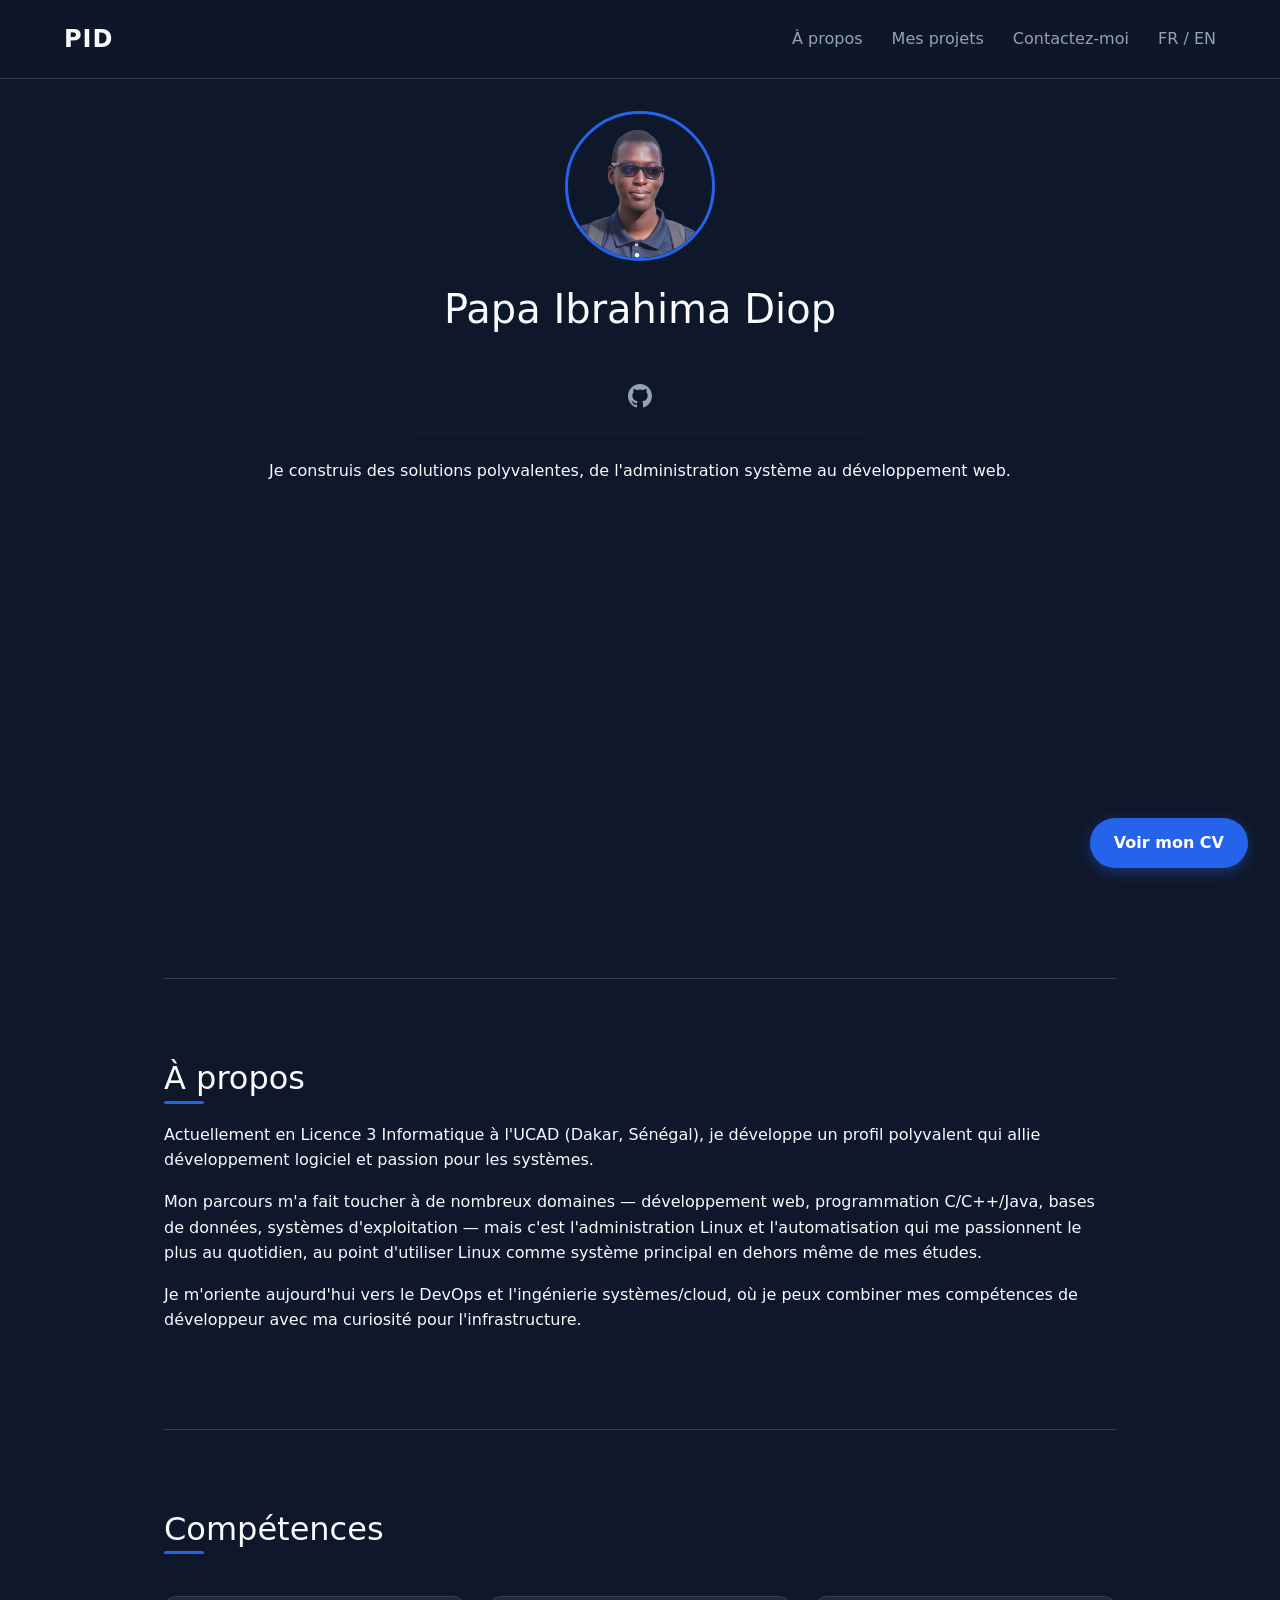
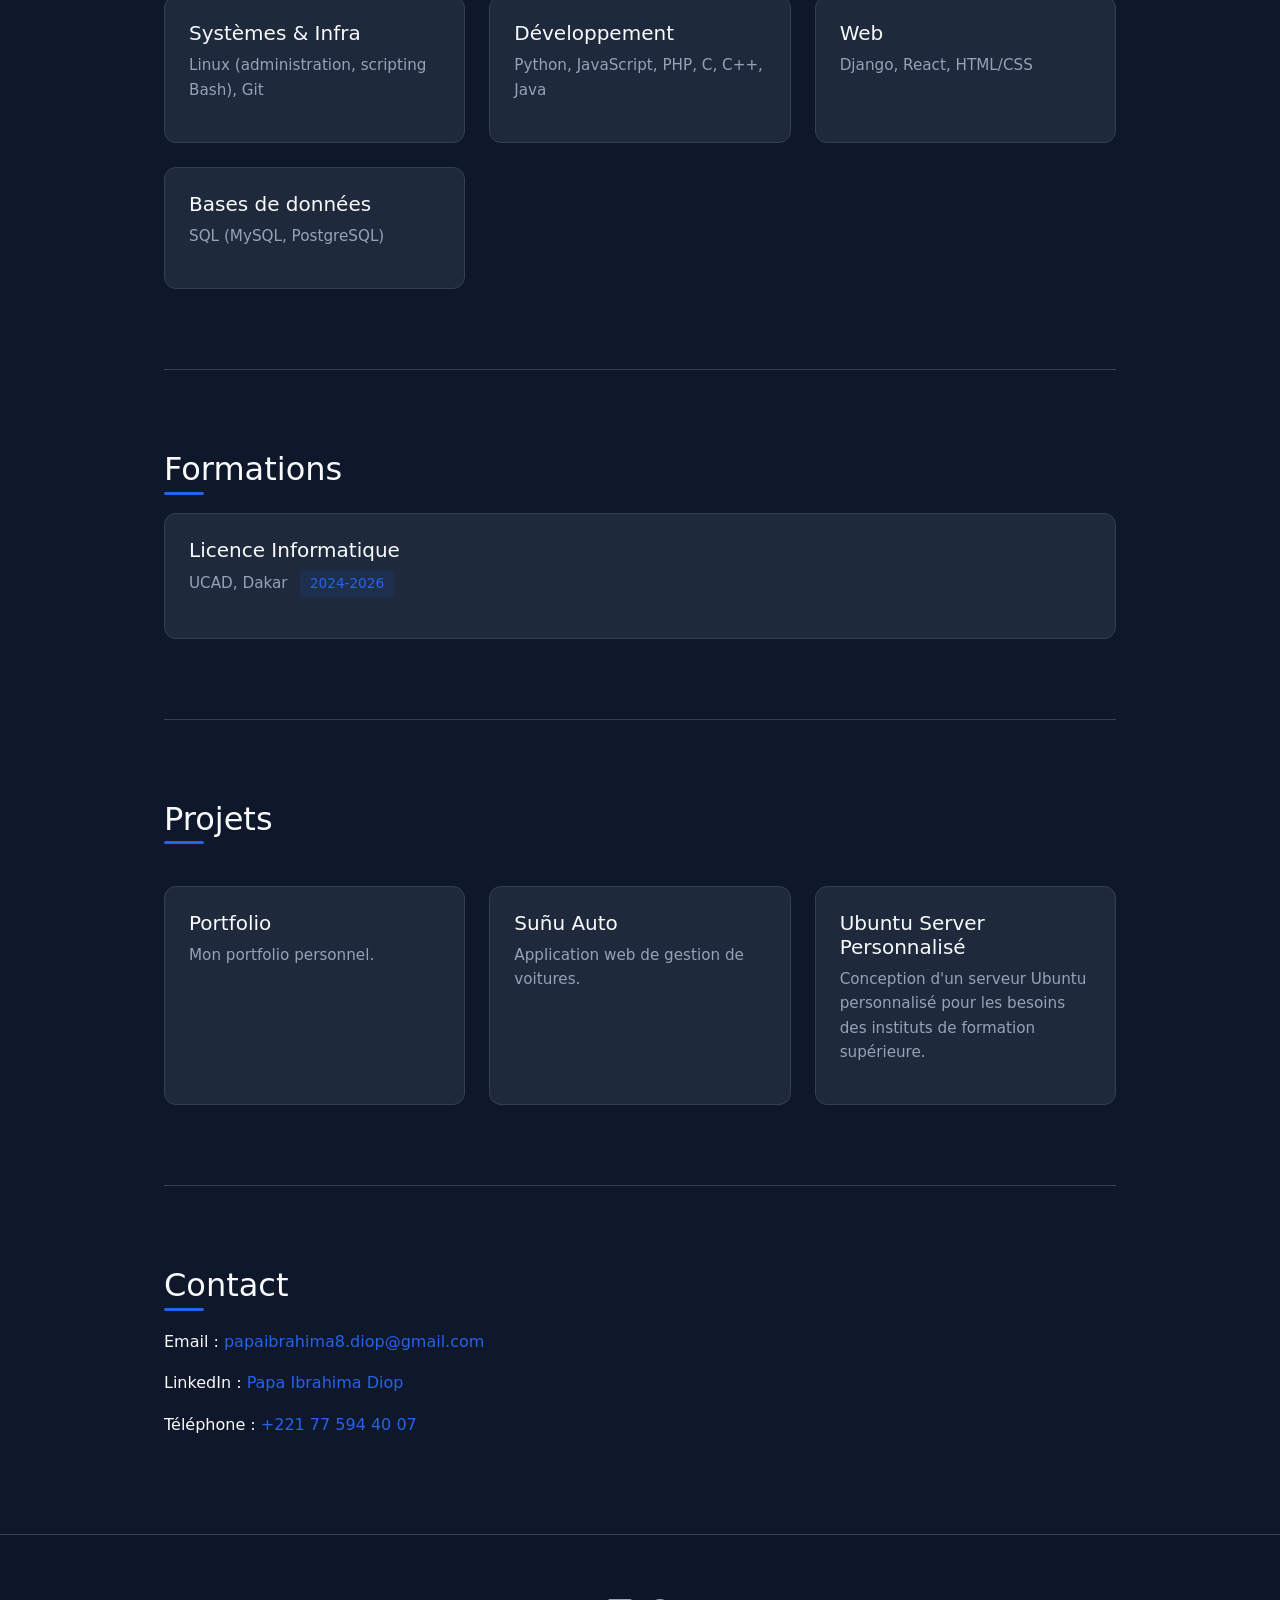
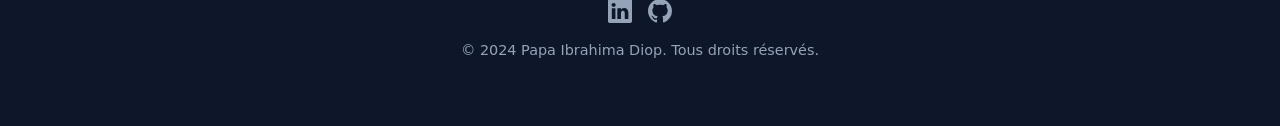
==== index.html @ 07a0befa "changes" ====
<!DOCTYPE HTML>
<html lang="fr">
<head>
    <meta charset="utf-8"/>
    <meta name="viewport" content="width=device-width, initial-scale=1.0"/>
    <title>Papa Ibrahima Diop - Portfolio</title>
    <link href="https://cdn.jsdelivr.net/npm/bootstrap@5.3.3/dist/css/bootstrap.min.css" rel="stylesheet">
    <link rel="stylesheet" href="style/main.css"/>
</head>

<body>
    <a href="doc/cv.pdf" id="to-cv">Voir mon CV</a>

    <header>
        <a class="logo" href="#">PID</a>
        <nav class="header-right">
            <a href="#about">À propos</a>
            <a href="#projects">Mes projets</a>
            <a href="#contact">Contactez-moi</a>
            <a href="#">FR / EN</a>
        </nav>
    </header>

    <main>
        <!-- Hero Section -->
        <section id="hero">
            <div class="avatar">
                <img src="assets/me.png" alt="Papa Ibrahima Diop"/>
            </div>
            <div class="info">
                <h1>Papa Ibrahima Diop</h1>
                <h2></h2>
                <div class="icons">
                    <a href="https://github.com/NoSeaBass" target="_blank" rel="noopener" aria-label="GitHub">
                        <svg xmlns="http://www.w3.org/2000/svg" width="24" height="24" fill="currentColor" class="bi bi-github" viewBox="0 0 16 16"><path d="M8 0C3.58 0 0 3.58 0 8c0 3.54 2.29 6.53 5.47 7.59.4.07.55-.17.55-.38 0-.19-.01-.82-.01-1.49-2.01.37-2.53-.49-2.69-.94-.09-.23-.48-.94-.82-1.13-.28-.15-.68-.52-.01-.53.63-.01 1.08.58 1.23.82.72 1.21 1.87.87 2.33.66.07-.52.28-.87.51-1.07-1.78-.2-3.64-.89-3.64-3.95 0-.87.31-1.59.82-2.15-.08-.2-.36-1.02.08-2.12 0 0 .67-.21 2.2.82.64-.18 1.32-.27 2-.27s1.36.09 2 .27c1.53-1.04 2.2-.82 2.2-.82.44 1.1.16 1.92.08 2.12.51.56.82 1.27.82 2.15 0 3.07-1.87 3.75-3.65 3.95.29.25.54.73.54 1.48 0 1.07-.01 1.93-.01 2.2 0 .21.15.46.55.38A8.01 8.01 0 0 0 16 8c0-4.42-3.58-8-8-8"/></svg>
                    </a>
                </div>
                <hr>
                <p>Je construis des solutions polyvalentes, de l'administration système au développement web.</p>
            </div>
        </section>

        <!-- À propos -->
        <section id="about">
            <div class="section-container">
                <h2>À propos</h2>
                <p>
                    Actuellement en Licence 3 Informatique à l'UCAD (Dakar, Sénégal), je développe un profil polyvalent qui allie développement logiciel et passion pour les systèmes.
                </p>
                <p>
                    Mon parcours m'a fait toucher à de nombreux domaines — développement web, programmation C/C++/Java, bases de données, systèmes d'exploitation — mais c'est l'administration Linux et l'automatisation qui me passionnent le plus au quotidien, au point d'utiliser Linux comme système principal en dehors même de mes études.
                </p>
                <p>
                    Je m'oriente aujourd'hui vers le DevOps et l'ingénierie systèmes/cloud, où je peux combiner mes compétences de développeur avec ma curiosité pour l'infrastructure.
                </p>
            </div>
        </section>

        <!-- Compétences -->
        <section id="skills">
            <div class="section-container">
                <h2>Compétences</h2>
                <div class="skills-list">
                    <article class="skill">
                        <h3>Systèmes & Infra</h3>
                        <p>Linux (administration, scripting Bash), Git</p>
                    </article>
                    <article class="skill">
                        <h3>Développement</h3>
                        <p>Python, JavaScript, PHP, C, C++, Java</p>
                    </article>
                    <article class="skill">
                        <h3>Web</h3>
                        <p>Django, React, HTML/CSS</p>
                    </article>
                    <article class="skill">
                        <h3>Bases de données</h3>
                        <p>SQL (MySQL, PostgreSQL)</p>
                    </article>
                </div>
            </div>
        </section>

        <!-- Formation -->
        <section id="formation">
            <div class="section-container">
                <h2>Formations</h2>
                <div class="formation-list">
                    <article class="formation">
                        <h3>Licence Informatique</h3>
                        <p>UCAD, Dakar <time datetime="2024/2026" class="date">2024-2026</time></p>
                    </article>
                </div>
            </div>
        </section>

        <!-- Projets -->
        <section id="projects">
            <div class="section-container">
                <h2>Projets</h2>
                <div class="projects-list">
                    <article class="project">
                        <h3>Portfolio</h3>
                        <p>Mon portfolio personnel.</p>
                    </article>
                    <article class="project">
                        <h3>Suñu Auto</h3>
                        <p>Application web de gestion de voitures.</p>
                    </article>
                    <article class="project">
                        <h3>Ubuntu Server Personnalisé</h3>
                        <p>Conception d'un serveur Ubuntu personnalisé pour les besoins des instituts de formation supérieure.</p>
                    </article>
                </div>
            </div>
        </section>

        <!-- Contact -->
        <section id="contact">
            <div class="section-container">
                <h2>Contact</h2>
                <p>Email : <a href="mailto:papaibrahima8.diop@gmail.com">papaibrahima8.diop@gmail.com</a></p>
                <p>LinkedIn : <a href="https://www.linkedin.com/in/papa-ibrahima-diop-787ba731b/" target="_blank" rel="noopener">Papa Ibrahima Diop</a></p>
                <p>Téléphone : <a href="tel:+221775944007">+221 77 594 40 07</a></p>
            </div>
        </section>
    </main>

    <footer>
        <div class="icons">
            <a href="https://www.linkedin.com/in/papa-ibrahima-diop-787ba731b/" target="_blank" rel="noopener" aria-label="LinkedIn">
                <svg xmlns="http://www.w3.org/2000/svg" width="24" height="24" fill="currentColor" class="bi bi-linkedin" viewBox="0 0 16 16"><path d="M0 1.146C0 .513.526 0 1.175 0h13.65C15.474 0 16 .513 16 1.146v13.708c0 .633-.526 1.146-1.175 1.146H1.175C.526 16 0 15.487 0 14.854zm4.943 12.248V6.169H2.542v7.225zm-1.2-8.212c.837 0 1.358-.554 1.358-1.248-.015-.709-.52-1.248-1.342-1.248S2.4 3.226 2.4 3.934c0 .694.521 1.248 1.327 1.248zm4.908 8.212V9.359c0-.216.016-.432.08-.586.173-.431.568-.878 1.232-.878.869 0 1.216.662 1.216 1.634v3.865h2.401V9.25c0-2.22-1.184-3.252-2.764-3.252-1.274 0-1.845.7-2.165 1.193v.025h-.016l.016-.025V6.169h-2.4c.03.678 0 7.225 0 7.225z"/></svg>
            </a>
            <a href="https://github.com/NoSeaBass" target="_blank" rel="noopener" aria-label="GitHub">
                <svg xmlns="http://www.w3.org/2000/svg" width="24" height="24" fill="currentColor" class="bi bi-github" viewBox="0 0 16 16"><path d="M8 0C3.58 0 0 3.58 0 8c0 3.54 2.29 6.53 5.47 7.59.4.07.55-.17.55-.38 0-.19-.01-.82-.01-1.49-2.01.37-2.53-.49-2.69-.94-.09-.23-.48-.94-.82-1.13-.28-.15-.68-.52-.01-.53.63-.01 1.08.58 1.23.82.72 1.21 1.87.87 2.33.66.07-.52.28-.87.51-1.07-1.78-.2-3.64-.89-3.64-3.95 0-.87.31-1.59.82-2.15-.08-.2-.36-1.02.08-2.12 0 0 .67-.21 2.2.82.64-.18 1.32-.27 2-.27s1.36.09 2 .27c1.53-1.04 2.2-.82 2.2-.82.44 1.1.16 1.92.08 2.12.51.56.82 1.27.82 2.15 0 3.07-1.87 3.75-3.65 3.95.29.25.54.73.54 1.48 0 1.07-.01 1.93-.01 2.2 0 .21.15.46.55.38A8.01 8.01 0 0 0 16 8c0-4.42-3.58-8-8-8"/></svg>
            </a>
        </div>
        <p>&copy; 2024 Papa Ibrahima Diop. Tous droits réservés.</p>
    </footer>
</body>
</html>
---- style/main.css ----
/** {
    padding: 0;
    margin: 0;
    box-sizing: border-box;
    font-family: Arial, Helvetica, sans-serif;
}

section {
    padding: 2rem 0;
    width: 100%;
    height: 100vh;
    min-height: 100vh;
}

#to-cv {
    position: fixed;
    border: 20px;
    right: 20px;
    padding: 10px 20px;
    background-color: #007bff;
    color: white;
    border: none;
    border-radius: 5px;
    cursor: pointer;
}

.icons {
    display: flex;
    gap: 15px;
    margin-top: 15px;
    justify-content: center;
}

.icons a {
    color: white;
    transition: transform 0.2s, color 0.2s;
}
*/
/* Header moderne avec Flexbox */
/*
header {
    display: flex;
    justify-content: space-between;
    align-items: center;
    padding: 15px 5%;
    position: fixed;
    top: 0;
    left: 0;
    width: 100%;
    background-color: #ffffff;
    z-index: 1000;
}

header a {
    color: #333;
    text-decoration: none;
    padding: 8px 16px;
    transition: color 0.3s;
}

header a.logo {
    font-size: 1.5rem;
    font-weight: bold;
}

header a:hover {
    color: #007bff;
}

header a.active {
    color: #007bff;
    font-weight: bold;
}
*/
/* Hero Section */
/*
#hero {
    background: linear-gradient(rgba(0, 0, 0, 0.6), rgba(0, 0, 0, 0.6)), url("../assets/digits.gif") no-repeat center / cover;
    color: white;
    padding-top: 80px;
    display: flex;
    align-items: center;
    overflow: hidden;
}

#hero div {
    display: flex;
    flex-direction: column;
    justify-content: flex-end;
}

.avatar{
    height: auto;
    width: auto;

}

.avatar img {
    object-fit: cover;
    object-position: bottom;
}

.info h1 {
    font-size: 2.5rem;
    margin-bottom: 0.5rem;
}

.info h2 {
    font-size: 1.3rem;
    margin-bottom: 1.5rem;
    color: #0d6efd;
}

.info ul {
    margin-left: 20px;
    margin-bottom: 1rem;
}

.icons a:hover {
    color: #0d6efd;
    transform: scale(1.1);
}

footer {
    background: black;
    backdrop-filter: blur(8px);
    color: white;
    padding: 1rem 0;
    text-align: center;
}

footer hr {
    border: none;
    border-top: 1px solid white;
    width: 50%;
    margin: 0 auto;
}
*/


/* --- Variables & Reset --- */

:root {
    --primary-color: #2563eb;
    --primary-hover: #1d4ed8;
    --bg-color: #0f172a;
    --card-bg: #1e293b;
    --text-color: #f8fafc;
    --text-muted: #94a3b8;
    --border-color: #334155;
    --radius: 12px;
    --transition: all 0.3s ease;
}

*, *::before, *::after {
    box-sizing: border-box;
    margin: 0;
    padding: 0;
}

html {
    scroll-behavior: smooth;
}

body {
    font-family: system-ui, -apple-system, BlinkMacSystemFont, 'Segoe UI', Roboto, Oxygen, Ubuntu, Cantarell, sans-serif;
    background-color: var(--bg-color);
    color: var(--text-color);
    line-height: 1.6;
}

a {
    color: var(--primary-color);
    text-decoration: none;
    transition: var(--transition);
}

a:hover {
    color: var(--primary-hover);
}

/* --- Bouton CV --- */

#to-cv {
    position: fixed;
    bottom: 2rem;
    right: 2rem;
    background-color: var(--primary-color);
    color: #fff;
    padding: 0.75rem 1.5rem;
    border-radius: 50px;
    font-weight: 600;
    box-shadow: 0 4px 14px rgba(37, 99, 235, 0.4);
    z-index: 1000;
}

#to-cv:hover {
    background-color: var(--primary-hover);
    transform: translateY(-2px);
    box-shadow: 0 6px 20px rgba(37, 99, 235, 0.6);
}

/* --- En-tête & Navigation --- */

header {
    position: sticky;
    top: 0;
    display: flex;
    justify-content: space-between;
    align-items: center;
    padding: 1.25rem 5%;
    background-color: rgba(15, 23, 42, 0.85);
    backdrop-filter: blur(10px);
    border-bottom: 1px solid var(--border-color);
    z-index: 900;
}

.logo {
    font-size: 1.5rem;
    font-weight: 800;
    color: var(--text-color);
    letter-spacing: 1px;
}

.header-right a {
    color: var(--text-muted);
    margin-left: 1.5rem;
    font-weight: 500;
}

.header-right a:hover,
.header-right a.active {
    color: var(--text-color);
}

/* --- Structure Générale et Sections --- */

main {
    max-width: 1000px;
    margin: 0 auto;
    padding: 0 1.5rem;
}

section {
    padding: 5rem 0;
    border-bottom: 1px solid var(--border-color);
}

section:last-of-type {
    border-bottom: none;
}

h2 {
    font-size: 2rem;
    margin-bottom: 1.5rem;
    position: relative;
    display: inline-block;
}

h2::after {
    content: '';
    position: absolute;
    bottom: -6px;
    left: 0;
    width: 40px;
    height: 3px;
    background-color: var(--primary-color);
    border-radius: 2px;
}

/* --- Section Hero --- */

#hero {
    display: flex;
    flex-direction: column;
    align-items: center;
    text-align: center;
    padding-top: 4rem;
    padding: 2rem 0;
    width: 100%;
    height: 100vh;
    min-height: 100vh;
}

.avatar img {
    width: 150px;
    height: 150px;
    border-radius: 50%;
    object-fit: cover;
    border: 3px solid var(--primary-color);
    margin-bottom: 1.5rem;
}

.info h1 {
    font-size: 2.5rem;
    margin-bottom: 0.5rem;
}

.info h2 {
    font-size: 1.2rem;
    color: var(--text-muted);
    font-weight: 400;
    margin-bottom: 1rem;
}

.info h2::after {
    display: none;
}

.icons {
    display: flex;
    justify-content: center;
    gap: 1rem;
    margin: 1rem 0;
}

.icons a {
    color: var(--text-muted);
}

.icons a:hover {
    color: var(--text-color);
    transform: translateY(-2px);
}

hr {
    border: 0;
    height: 1px;
    background: var(--border-color);
    margin: 1.5rem auto;
    width: 60%;
}

/* --- Grilles (Compétences, Formations, Projets) --- */

.skills-list,
.projects-list {
    display: grid;
    grid-template-columns: repeat(auto-fit, minmax(250px, 1fr));
    gap: 1.5rem;
    margin-top: 1.5rem;
}

.skill,
.formation,
.project {
    background-color: var(--card-bg);
    padding: 1.5rem;
    border-radius: var(--radius);
    border: 1px solid var(--border-color);
    transition: var(--transition);
}

.skill:hover,
.formation:hover,
.project:hover {
    transform: translateY(-4px);
    border-color: var(--primary-color);
}

.skill h3,
.formation h3,
.project h3 {
    font-size: 1.25rem;
    margin-bottom: 0.5rem;
}

.skill p,
.formation p,
.project p {
    color: var(--text-muted);
    font-size: 0.95rem;
}

.date {
    display: inline-block;
    font-size: 0.85rem;
    background-color: rgba(37, 99, 235, 0.1);
    color: var(--primary-color);
    padding: 0.2rem 0.6rem;
    border-radius: 4px;
    margin-left: 0.5rem;
}

/* --- Footer --- */

footer {
    text-align: center;
    padding: 3rem 1.5rem;
    background-color: rgba(15, 23, 42, 0.5);
    border-top: 1px solid var(--border-color);
    color: var(--text-muted);
    font-size: 0.9rem;
}

footer .icons {
    margin-bottom: 1rem;
}

/* --- Responsive Design (Mobiles & Tablettes) --- */

@media (max-width: 768px) {
    header {
        flex-direction: column;
        gap: 1rem;
    }

    .header-right a {
        margin: 0 0.5rem;
        font-size: 0.9rem;
    }

    .info h1 {
        font-size: 2rem;
    }

    #to-cv {
        bottom: 1rem;
        right: 1rem;
        padding: 0.6rem 1.2rem;
        font-size: 0.9rem;
    }
}
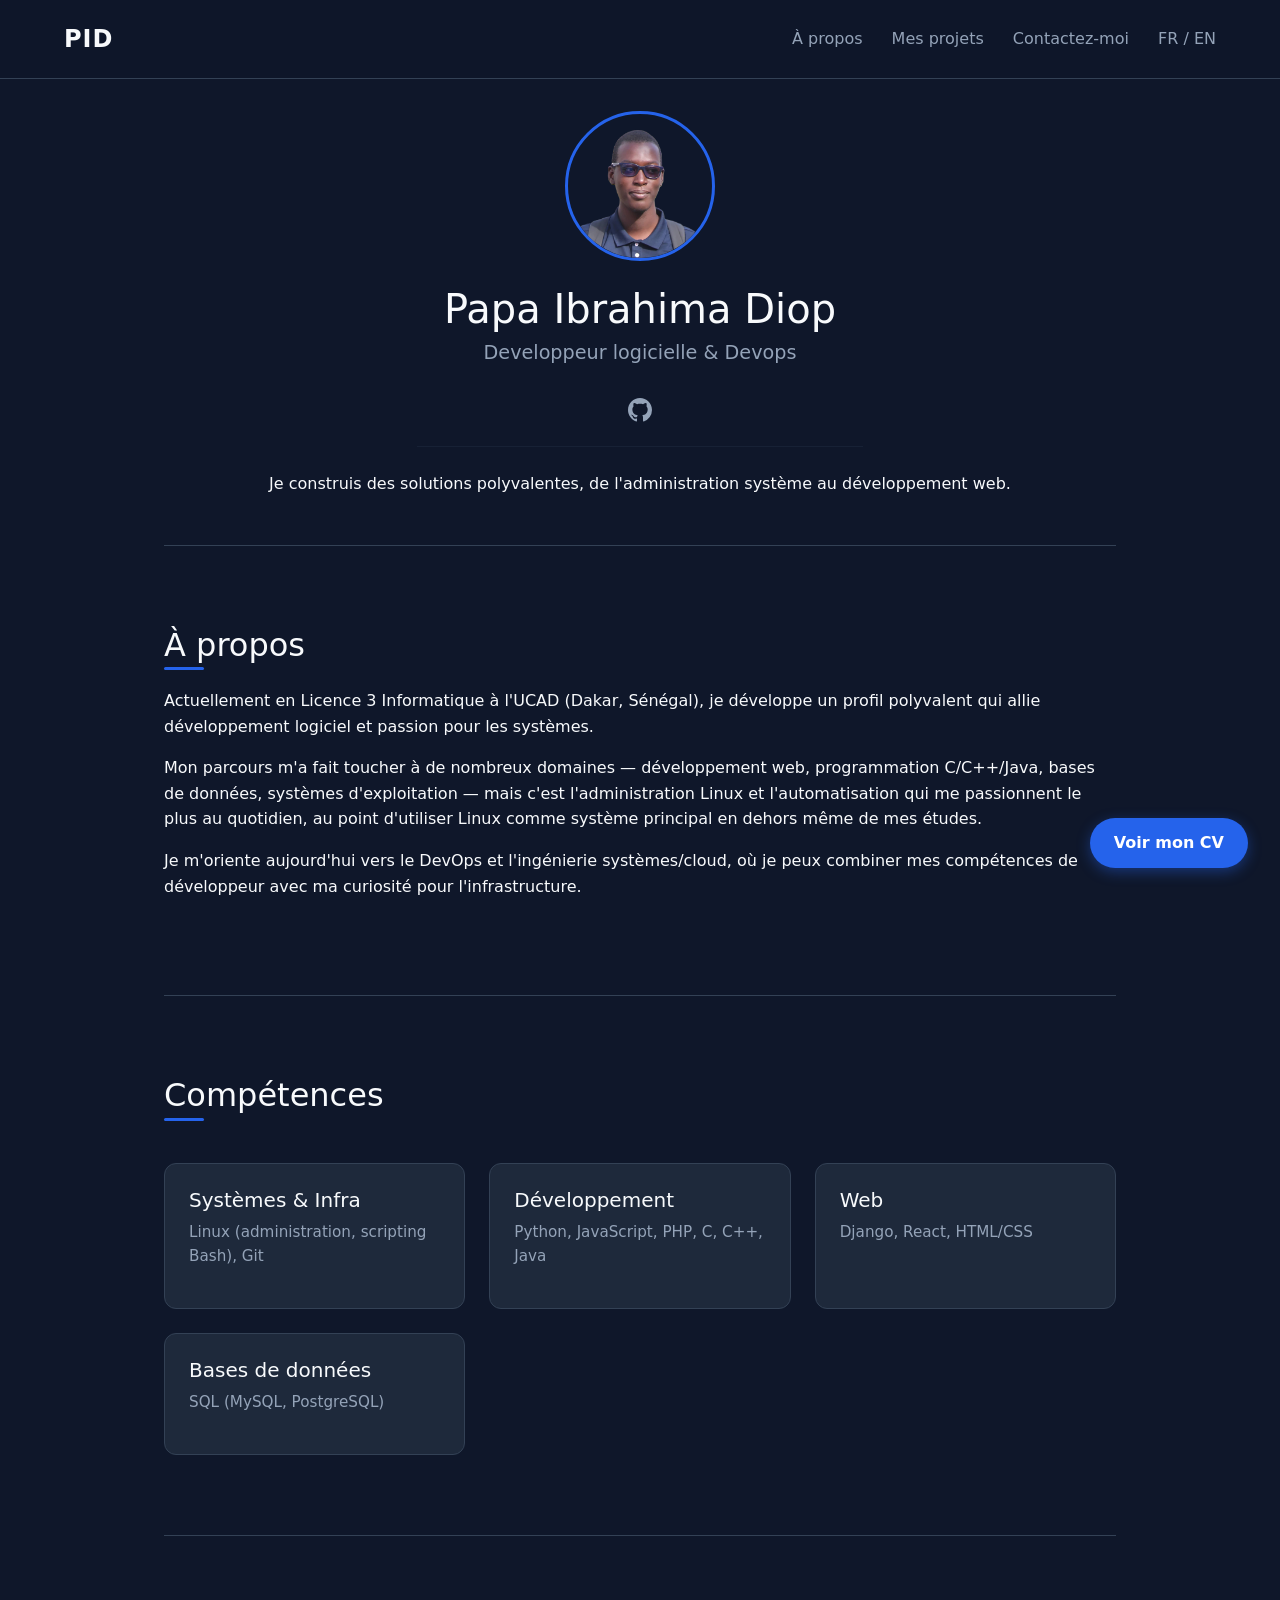
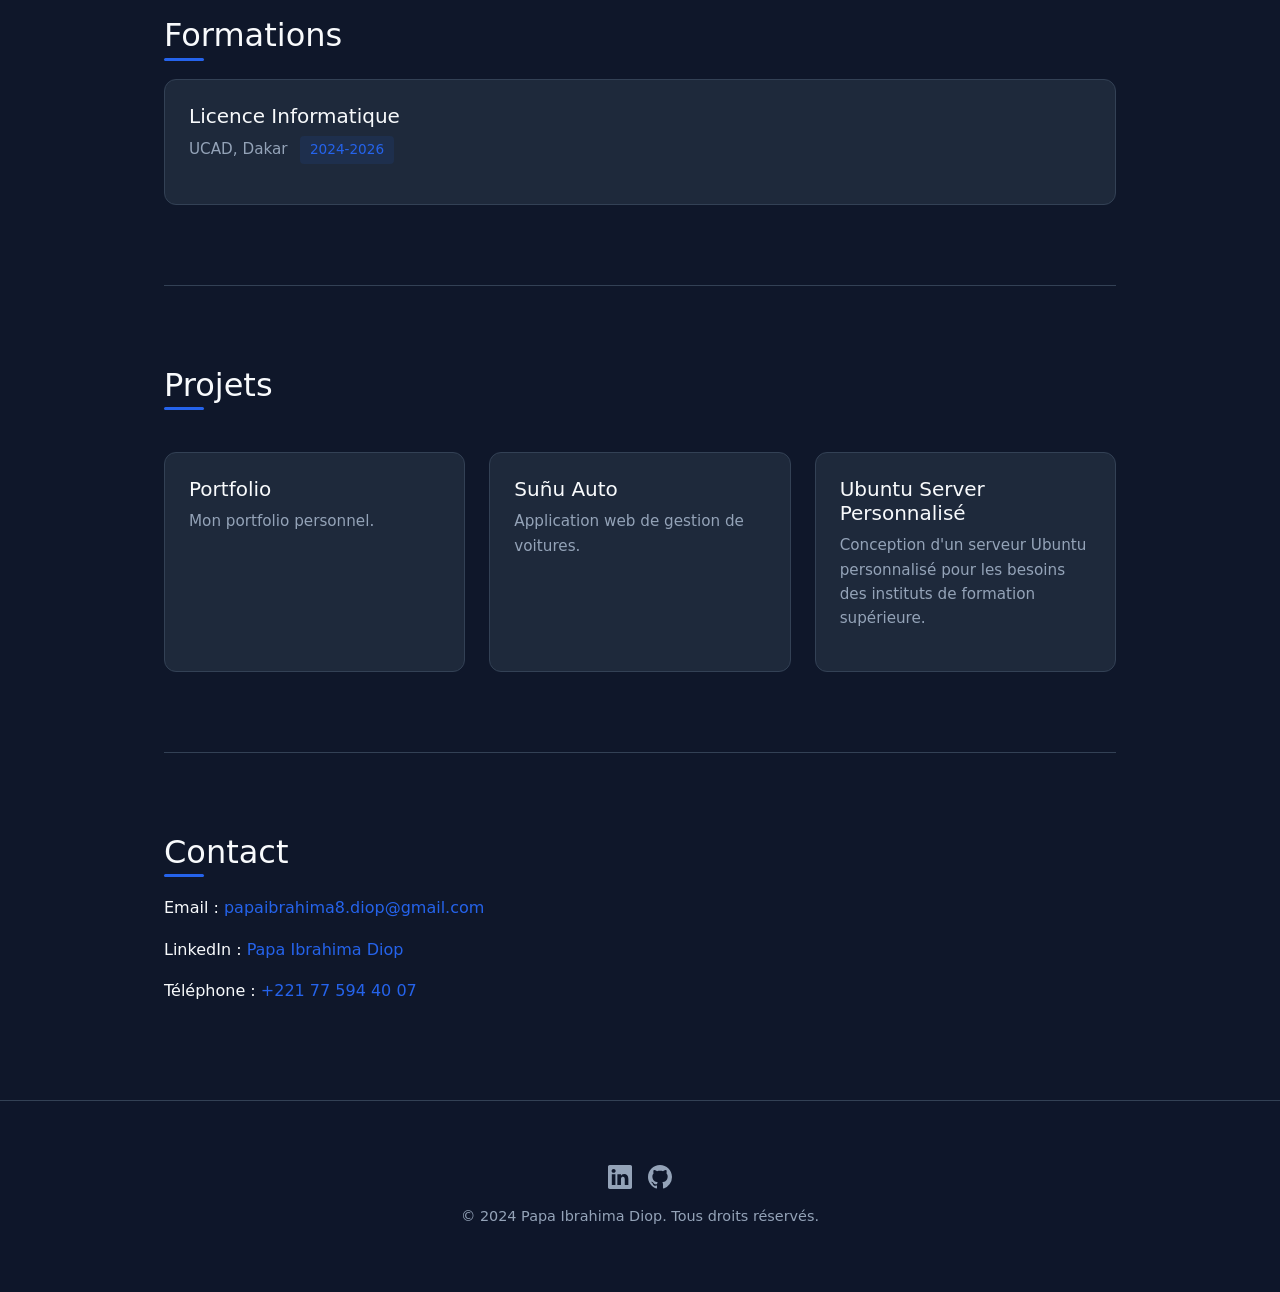
==== commit 5c9889c4: "adding h2 title" ====
--- a/index.html
+++ b/index.html
@@ -29,7 +29,7 @@
             </div>
             <div class="info">
                 <h1>Papa Ibrahima Diop</h1>
-                <h2></h2>
+                <h2>Developpeur logicielle & Devops</h2>
                 <div class="icons">
                     <a href="https://github.com/NoSeaBass" target="_blank" rel="noopener" aria-label="GitHub">
                         <svg xmlns="http://www.w3.org/2000/svg" width="24" height="24" fill="currentColor" class="bi bi-github" viewBox="0 0 16 16"><path d="M8 0C3.58 0 0 3.58 0 8c0 3.54 2.29 6.53 5.47 7.59.4.07.55-.17.55-.38 0-.19-.01-.82-.01-1.49-2.01.37-2.53-.49-2.69-.94-.09-.23-.48-.94-.82-1.13-.28-.15-.68-.52-.01-.53.63-.01 1.08.58 1.23.82.72 1.21 1.87.87 2.33.66.07-.52.28-.87.51-1.07-1.78-.2-3.64-.89-3.64-3.95 0-.87.31-1.59.82-2.15-.08-.2-.36-1.02.08-2.12 0 0 .67-.21 2.2.82.64-.18 1.32-.27 2-.27s1.36.09 2 .27c1.53-1.04 2.2-.82 2.2-.82.44 1.1.16 1.92.08 2.12.51.56.82 1.27.82 2.15 0 3.07-1.87 3.75-3.65 3.95.29.25.54.73.54 1.48 0 1.07-.01 1.93-.01 2.2 0 .21.15.46.55.38A8.01 8.01 0 0 0 16 8c0-4.42-3.58-8-8-8"/></svg>
--- a/style/main.css
+++ b/style/main.css
@@ -1,143 +1,3 @@
-/** {
-    padding: 0;
-    margin: 0;
-    box-sizing: border-box;
-    font-family: Arial, Helvetica, sans-serif;
-}
-
-section {
-    padding: 2rem 0;
-    width: 100%;
-    height: 100vh;
-    min-height: 100vh;
-}
-
-#to-cv {
-    position: fixed;
-    border: 20px;
-    right: 20px;
-    padding: 10px 20px;
-    background-color: #007bff;
-    color: white;
-    border: none;
-    border-radius: 5px;
-    cursor: pointer;
-}
-
-.icons {
-    display: flex;
-    gap: 15px;
-    margin-top: 15px;
-    justify-content: center;
-}
-
-.icons a {
-    color: white;
-    transition: transform 0.2s, color 0.2s;
-}
-*/
-/* Header moderne avec Flexbox */
-/*
-header {
-    display: flex;
-    justify-content: space-between;
-    align-items: center;
-    padding: 15px 5%;
-    position: fixed;
-    top: 0;
-    left: 0;
-    width: 100%;
-    background-color: #ffffff;
-    z-index: 1000;
-}
-
-header a {
-    color: #333;
-    text-decoration: none;
-    padding: 8px 16px;
-    transition: color 0.3s;
-}
-
-header a.logo {
-    font-size: 1.5rem;
-    font-weight: bold;
-}
-
-header a:hover {
-    color: #007bff;
-}
-
-header a.active {
-    color: #007bff;
-    font-weight: bold;
-}
-*/
-/* Hero Section */
-/*
-#hero {
-    background: linear-gradient(rgba(0, 0, 0, 0.6), rgba(0, 0, 0, 0.6)), url("../assets/digits.gif") no-repeat center / cover;
-    color: white;
-    padding-top: 80px;
-    display: flex;
-    align-items: center;
-    overflow: hidden;
-}
-
-#hero div {
-    display: flex;
-    flex-direction: column;
-    justify-content: flex-end;
-}
-
-.avatar{
-    height: auto;
-    width: auto;
-
-}
-
-.avatar img {
-    object-fit: cover;
-    object-position: bottom;
-}
-
-.info h1 {
-    font-size: 2.5rem;
-    margin-bottom: 0.5rem;
-}
-
-.info h2 {
-    font-size: 1.3rem;
-    margin-bottom: 1.5rem;
-    color: #0d6efd;
-}
-
-.info ul {
-    margin-left: 20px;
-    margin-bottom: 1rem;
-}
-
-.icons a:hover {
-    color: #0d6efd;
-    transform: scale(1.1);
-}
-
-footer {
-    background: black;
-    backdrop-filter: blur(8px);
-    color: white;
-    padding: 1rem 0;
-    text-align: center;
-}
-
-footer hr {
-    border: none;
-    border-top: 1px solid white;
-    width: 50%;
-    margin: 0 auto;
-}
-*/
-
-
 /* --- Variables & Reset --- */
 
 :root {
@@ -277,9 +137,6 @@
     text-align: center;
     padding-top: 4rem;
     padding: 2rem 0;
-    width: 100%;
-    height: 100vh;
-    min-height: 100vh;
 }
 
 .avatar img {
